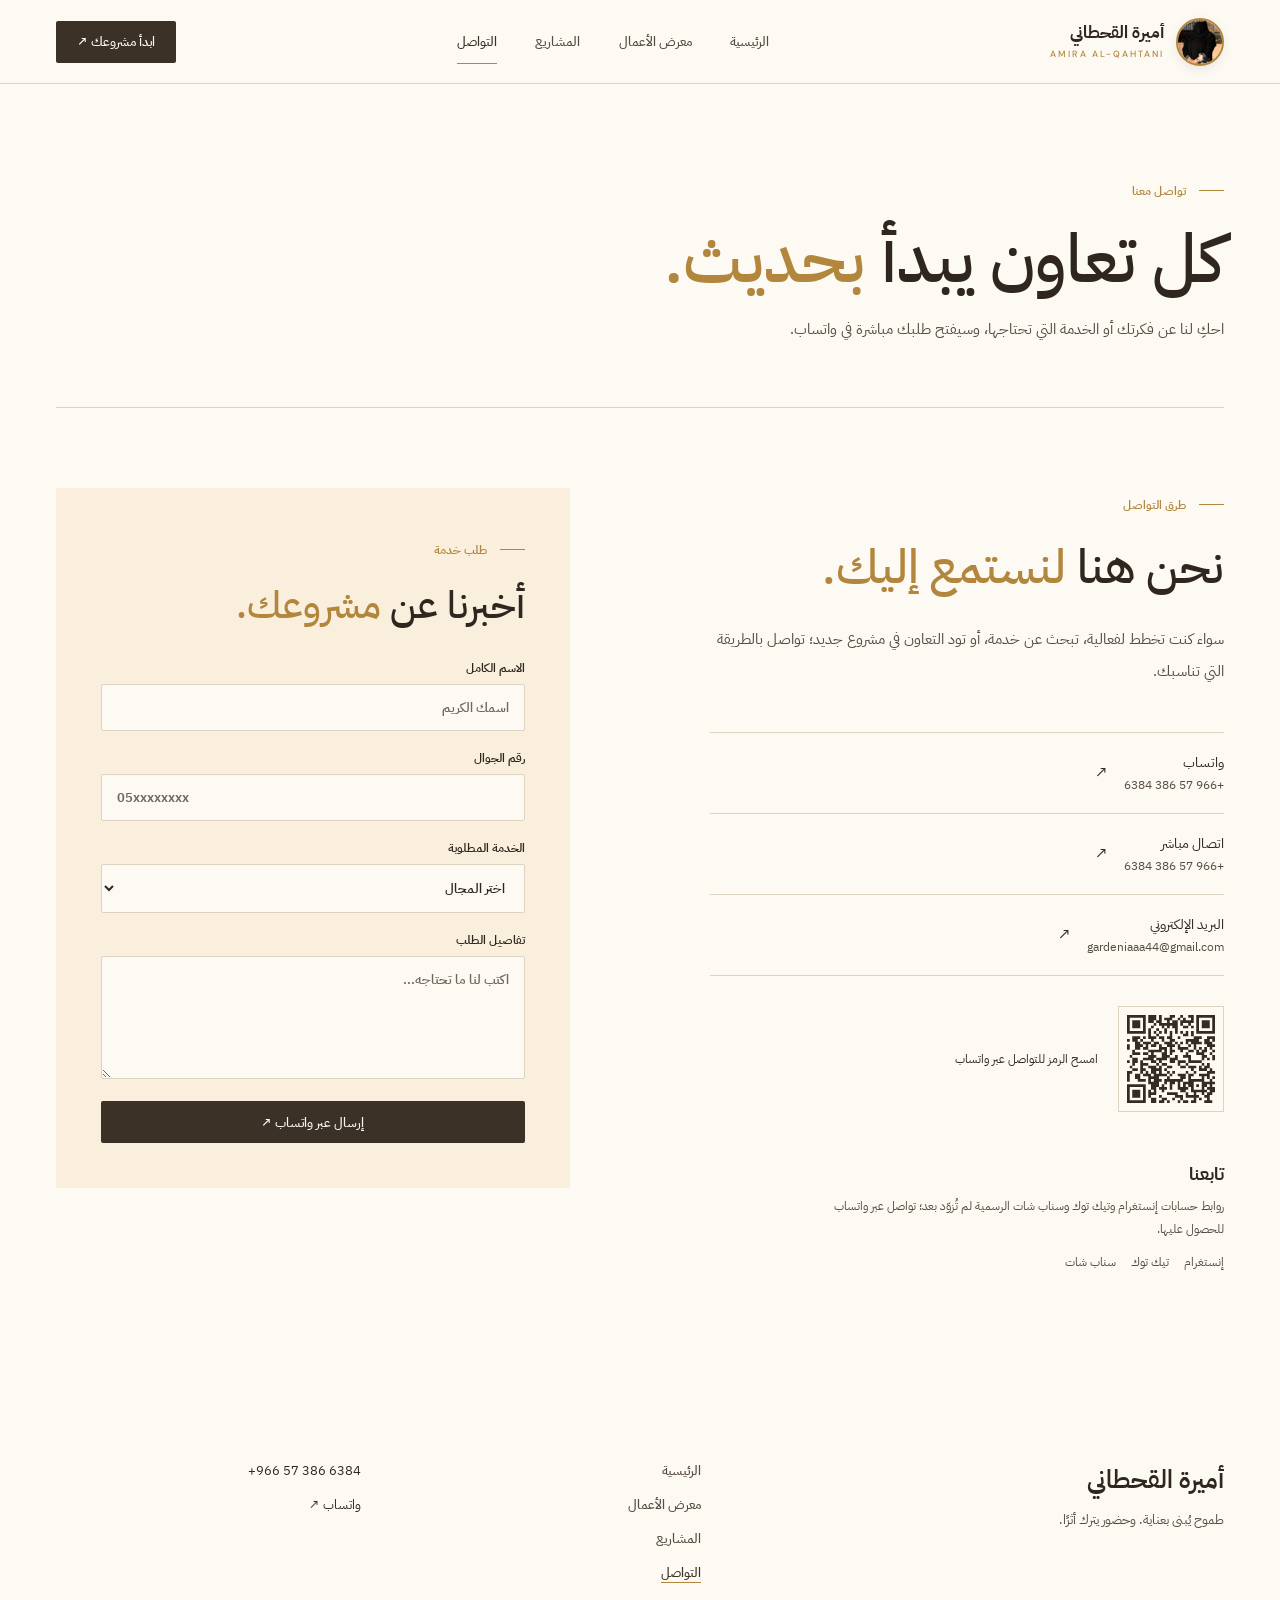
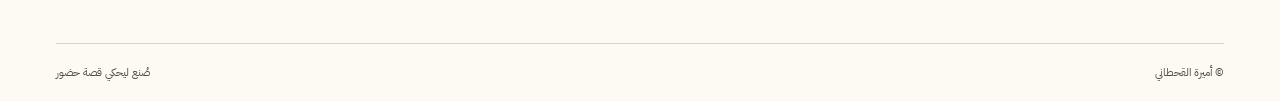
==== contact.html @ 099557cc "Add files via upload" ====
<!doctype html><html lang="ar" dir="rtl"><head><meta charset="utf-8"><meta name="viewport" content="width=device-width,initial-scale=1"><title>التواصل وحجز الخدمات | أميرة القحطاني</title><meta name="description" content="تواصل مع أميرة القحطاني واحجز طلب خدمتك عبر واتساب."><meta property="og:title" content="التواصل وحجز الخدمات | أميرة القحطاني"><meta property="og:description" content="تواصل مع أميرة القحطاني واحجز طلب خدمتك عبر واتساب."><meta property="og:type" content="website"><meta name="twitter:card" content="summary_large_image"><link rel="preconnect" href="https://fonts.googleapis.com"><link rel="preconnect" href="https://fonts.gstatic.com" crossorigin><link href="https://fonts.googleapis.com/css2?family=DM+Sans:wght@400;500;600;700&family=IBM+Plex+Sans+Arabic:wght@300;400;500;600;700&display=swap" rel="stylesheet"><link rel="stylesheet" href="styles.css"><script defer src="script.js"></script></head><body><div class="site-shell"><header class="site-header"><div class="site-header-inner wrap"><a class="identity" href="index.html"><span class="identity-photo"><img src="media/5911529966619268095_121.jpg" alt="أميرة القحطاني"></span><span class="identity-name">أميرة القحطاني<small>AMIRA AL-QAHTANI</small></span></a><nav class="desktop-nav"><a href="index.html" class="">الرئيسية</a><a href="gallery.html" class="">معرض الأعمال</a><a href="ventures.html" class="">المشاريع</a><a href="contact.html" class="nav-active">التواصل</a></nav><a class="btn header-contact" href="contact.html">ابدأ مشروعك ↗</a><button class="menu-button" aria-label="فتح القائمة">☰</button></div><nav class="mobile-nav"><a href="index.html" class="">الرئيسية</a><a href="gallery.html" class="">معرض الأعمال</a><a href="ventures.html" class="">المشاريع</a><a href="contact.html" class="nav-active">التواصل</a></nav></header><main><section class="page-heading wrap"><span class="eyebrow"><span class="eyebrow-line"></span>تواصل معنا</span><h1>كل تعاون يبدأ <em>بحديث.</em></h1><p>احكِ لنا عن فكرتك أو الخدمة التي تحتاجها، وسيفتح طلبك مباشرة في واتساب.</p></section><section class="contact-section wrap"><div class="contact-info"><span class="eyebrow"><span class="eyebrow-line"></span>طرق التواصل</span><h2>نحن هنا <em>لنستمع إليك.</em></h2><p>سواء كنت تخطط لفعالية، تبحث عن خدمة، أو تود التعاون في مشروع جديد؛ تواصل بالطريقة التي تناسبك.</p><div class="contact-methods"><a href="https://wa.me/966573866384"><span>واتساب <small>+966 57 386 6384</small></span>↗</a><a href="tel:+966573866384"><span>اتصال مباشر <small>+966 57 386 6384</small></span>↗</a><a href="mailto:gardeniaaa44@gmail.com"><span>البريد الإلكتروني <small>gardeniaaa44@gmail.com</small></span>↗</a></div><a class="contact-qr" href="https://wa.me/966573866384"><img src="media/amira-whatsapp-qr.png" alt="رمز واتساب"><span>امسح الرمز للتواصل عبر واتساب</span></a><div class="social-note"><h3>تابعنا</h3><p>روابط حسابات إنستغرام وتيك توك وسناب شات الرسمية لم تُزوّد بعد؛ تواصل عبر واتساب للحصول عليها.</p><div class="social-labels"><span>إنستغرام</span><span>تيك توك</span><span>سناب شات</span></div></div></div><div class="booking-panel"><span class="eyebrow"><span class="eyebrow-line"></span>طلب خدمة</span><h2>أخبرنا عن <em>مشروعك.</em></h2><form id="request-form"><label>الاسم الكامل<input name="name" autocomplete="name" placeholder="اسمك الكريم" required></label><label>رقم الجوال<input name="mobile" type="tel" autocomplete="tel" placeholder="05xxxxxxxx" required></label><label>الخدمة المطلوبة<select name="service" required><option value="" disabled selected>اختر المجال</option><option>جاردينيا A - إعلان وفعاليات</option><option>مكتب أميرة - خدمات عامة</option><option>أميرة للعطور</option><option>Your Services</option><option>شراكة أو استفسار عام</option></select></label><label>تفاصيل الطلب<textarea name="details" rows="5" placeholder="اكتب لنا ما تحتاجه..." required></textarea></label><button class="btn submit-button" type="submit">إرسال عبر واتساب ↗</button><p class="form-confirm" hidden>تم فتح واتساب برسالتك؛ اضغط إرسال داخل المحادثة لإتمام الطلب.</p></form></div></section></main><footer class="site-footer"><div class="wrap footer-inner"><div><a href="index.html" class="footer-name">أميرة القحطاني</a><p>طموح يُبنى بعناية. وحضور يترك أثرًا.</p></div><div class="footer-links"><a href="index.html" class="">الرئيسية</a><a href="gallery.html" class="">معرض الأعمال</a><a href="ventures.html" class="">المشاريع</a><a href="contact.html" class="nav-active">التواصل</a></div><div class="footer-contact"><a href="tel:+966573866384" dir="ltr">+966 57 386 6384</a><a href="https://wa.me/966573866384">واتساب ↗</a></div></div><div class="wrap footer-bottom"><span>© أميرة القحطاني</span><span>صُنع ليحكي قصة حضور</span></div></footer></div></body></html>
---- styles.css ----
:root { --font-sans: "IBM Plex Sans Arabic", sans-serif; --font-latin: "DM Sans", sans-serif; --color-border: var(--border); --color-background: var(--background); --color-foreground: var(--foreground); }
:root {
  --radius: 0.25rem;
  --ivory: oklch(0.985 0.01 85);
  --sand: oklch(0.955 0.027 84);
  --ink-soft: oklch(0.42 0.022 70);
  --gold: oklch(0.65 0.105 78);
  --hero-wash: oklch(0.982 0.012 85 / 96%);
  --hero-wash-mid: oklch(0.982 0.012 85 / 64%);
  --background: oklch(0.985 0.01 85);
  --foreground: oklch(0.28 0.018 70);
  --card: oklch(1 0 0);
  --card-foreground: oklch(0.129 0.042 264.695);
  --popover: oklch(1 0 0);
  --popover-foreground: oklch(0.129 0.042 264.695);
  --primary: oklch(0.32 0.022 67);
  --primary-foreground: oklch(0.985 0.01 85);
  --secondary: oklch(0.968 0.007 247.896);
  --secondary-foreground: oklch(0.208 0.042 265.755);
  --muted: oklch(0.968 0.007 247.896);
  --muted-foreground: oklch(0.52 0.019 72);
  --accent: oklch(0.968 0.007 247.896);
  --accent-foreground: oklch(0.208 0.042 265.755);
  --destructive: oklch(0.577 0.245 27.325);
  --destructive-foreground: oklch(0.984 0.003 247.858);
  --border: oklch(0.87 0.025 83);
  --input: oklch(0.87 0.025 83);
  --ring: oklch(0.65 0.105 78);
  --chart-1: oklch(0.646 0.222 41.116);
  --chart-2: oklch(0.6 0.118 184.704);
  --chart-3: oklch(0.398 0.07 227.392);
  --chart-4: oklch(0.828 0.189 84.429);
  --chart-5: oklch(0.769 0.188 70.08);
  --sidebar: oklch(0.984 0.003 247.858);
  --sidebar-foreground: oklch(0.129 0.042 264.695);
  --sidebar-primary: oklch(0.208 0.042 265.755);
  --sidebar-primary-foreground: oklch(0.984 0.003 247.858);
  --sidebar-accent: oklch(0.968 0.007 247.896);
  --sidebar-accent-foreground: oklch(0.208 0.042 265.755);
  --sidebar-border: oklch(0.929 0.013 255.508);
  --sidebar-ring: oklch(0.704 0.04 256.788);
}

body { background: var(--background); color: var(--foreground); font-family: "IBM Plex Sans Arabic", sans-serif; }
html { scroll-behavior: smooth; }
body { margin: 0; }
button, input, select, textarea { font: inherit; }
button { cursor: pointer; }
::selection { background: var(--gold); color: var(--ivory); }
.site-shell { overflow: clip; }
.wrap { width: min(1320px, calc(100% - 112px)); margin-inline: auto; }
.site-header { height: 84px; position: relative; z-index: 20; background: var(--ivory); border-bottom: 1px solid var(--border); }
.site-header-inner { height: 100%; display: flex; align-items: center; justify-content: space-between; gap: 34px; }
.identity { display: inline-flex; align-items: center; gap: 12px; text-decoration: none; color: var(--foreground); flex: none; }

/* تم تعديل الشعار هنا ليكون واضحاً ومتناسقاً */
.identity-photo { width: 48px; height: 48px; overflow: hidden; border-radius: 50%; border: 2px solid var(--gold); background: var(--ivory); box-shadow: 0 4px 12px rgba(0,0,0,0.08); flex-shrink: 0; display: flex; align-items: center; justify-content: center; }
.identity-photo img { width: 100%; height: 100%; object-fit: cover; object-position: center; transform: none; }

.identity-name { font-size: 17px; font-weight: 700; line-height: 1.2; }
.identity-name small { display: block; margin-top: 4px; direction: ltr; text-align: right; color: var(--gold); font: 500 9px var(--font-latin); letter-spacing: 2px; }
.desktop-nav { display: flex; align-items: center; gap: clamp(18px, 3vw, 45px); height: 100%; }
.desktop-nav a, .footer-links a { text-decoration: none; color: var(--ink-soft); font-size: 13px; font-weight: 500; transition: color .2s; }
.desktop-nav a:hover, .desktop-nav .nav-active, .footer-links a:hover { color: var(--primary); }
.desktop-nav .nav-active { border-bottom: 1px solid var(--gold); padding-block: 12px; }
.site-header .header-contact, .hero-actions .bg-primary, .closing-content .bg-primary, .submit-button { border-radius: 2px; box-shadow: none; min-height: 42px; padding-inline: 21px; font-weight: 500; }
.menu-button { display: none; }
.hero { min-height: min(690px, calc(100svh - 84px)); background-color: var(--sand); background-size: cover; background-position: center 29%; position: relative; }
.hero-inner { min-height: inherit; display: flex; align-items: center; position: relative; }
.hero-copy { width: min(610px, 56%); padding: 65px 0 95px; }
.eyebrow { display: inline-flex; align-items: center; gap: 13px; color: var(--gold); font-size: 12px; font-weight: 600; }
.eyebrow-line { width: 25px; height: 1px; background: var(--gold); }
h1,h2,h3,p { margin-top: 0; }
h1,h2 { font-weight: 500; letter-spacing: 0; }
em { font-style: normal; color: var(--gold); }
.hero h1 { font-size: clamp(62px, 7vw, 108px); line-height: 1.23; margin: 23px 0 18px; font-weight: 500; }
.hero-intro { font-size: clamp(20px, 2.2vw, 31px); line-height: 1.6; margin-bottom: 10px; }
.hero-sub { max-width: 490px; font-size: 15px; line-height: 2.1; color: var(--ink-soft); }
.hero-actions { display: flex; align-items: center; flex-wrap: wrap; gap: 27px; margin-top: 31px; }
.text-link, .underlined-link { display: inline-flex; align-items: center; gap: 9px; color: var(--foreground); text-decoration: none; font-size: 13px; font-weight: 600; }
.text-link:hover, .underlined-link:hover { color: var(--gold); }
.underlined-link { border-bottom: 1px solid var(--gold); padding-bottom: 9px; }
.hero-aside { position: absolute; bottom: 38px; left: 0; color: var(--ink-soft); font: 500 10px var(--font-latin); letter-spacing: 2px; }
.hero-scroll { position: absolute; right: 50%; transform: translateX(50%); bottom: 26px; color: var(--foreground); display: grid; place-items: center; width: 34px; height: 34px; border: 1px solid var(--gold); border-radius: 50%; }
.intro-section { padding: 112px 0; background: var(--ivory); }
.intro-grid { display: grid; grid-template-columns: 1fr 1fr; gap: 10%; }
.intro-grid h2, .section-heading h2, .feature-copy h2, .video-grid h2, .contact-info h2, .booking-panel h2 { font-size: clamp(33px, 3.7vw, 55px); line-height: 1.55; margin: 17px 0 0; }
.intro-text { padding-top: 19px; }
.intro-text p, .feature-copy p, .video-grid p, .contact-info > p { color: var(--ink-soft); line-height: 2.1; font-size: 15px; margin-bottom: 20px; }
.intro-text .underlined-link { margin-top: 16px; }
.ventures-section { background: var(--sand); padding: 100px 0 110px; }
.section-heading { display: flex; align-items: end; justify-content: space-between; gap: 25px; margin-bottom: 43px; }
.section-heading h2 { margin-bottom: 0; }
.section-heading > .text-link { margin-bottom: 14px; white-space: nowrap; }
.venture-grid { display: grid; grid-template-columns: repeat(3,1fr); gap: 22px; }
.venture-tile { min-width: 0; text-decoration: none; color: var(--foreground); }
/* تعديل مقاسات صور المشاريع لتكون أطول وتظهر بالكامل بدون قص */
.venture-image { aspect-ratio: 3 / 4; width: 100%; overflow: hidden; background: var(--ivory); }

.venture-image img, .moment img, .gallery-item img, .venture-row-image img { width: 100%; height: 100%; object-fit: contain; background-color: var(--ivory); transition: transform .5s ease; }
.venture-tile:hover img, .moment:hover img, .gallery-item:hover img { transform: scale(1.045); }
.venture-tile:nth-child(2) img { object-position: center; }
.venture-tile:nth-child(3) img { object-position: center; }
.venture-info { position: relative; padding: 20px 4px 0; }
.venture-info span { color: var(--ink-soft); font-size: 11px; }
.venture-info h3 { margin: 6px 0 0; font-size: 23px; font-weight: 500; }
.venture-info svg { position: absolute; left: 4px; bottom: 3px; color: var(--gold); }
.feature-section { background: var(--ivory); padding: 125px 0; }
.feature-grid { display: grid; grid-template-columns: 1fr 1fr; gap: 11%; align-items: center; }
.feature-image { width: 100%; aspect-ratio: 4 / 5; position: relative; background: var(--sand); overflow: hidden; }
.feature-image img { width: 100%; height: 100%; object-fit: contain; background-color: var(--sand); }
.photo-label { position: absolute; bottom: 0; right: 0; background: var(--ivory); padding: 15px 25px; font-size: 11px; z-index: 2; }
.feature-copy p { max-width: 420px; margin: 24px 0 35px; }
.feature-copy .border-input, .venture-actions .border-input { border-radius: 2px; box-shadow: none; }
.moments-section { padding: 105px 0 125px; background: var(--sand); }
.moments-grid { display: grid; grid-template-columns: 1.15fr .9fr .9fr; gap: 19px; }
.moment { height: 405px; position: relative; display: block; overflow: hidden; background: var(--ivory); color: var(--primary-foreground); }
.moment::after { content: ""; position: absolute; inset: 55% 0 0; background: linear-gradient(transparent, oklch(0.19 0.01 70 / 72%)); }
.moment img { object-fit: cover; object-position: center 22%; }
.moment-0 img { object-position: center; }
.moment-2 img { object-position: center 25%; }
.moment div { position: absolute; bottom: 24px; right: 25px; z-index: 1; }
.moment span { font-size: 11px; }
.moment h3 { font-size: 20px; font-weight: 500; margin: 4px 0 0; }
.closing-band { padding: 95px 0; background: var(--primary); color: var(--primary-foreground); text-align: center; }
.closing-content h2 { font-size: clamp(38px, 5vw, 70px); font-weight: 500; margin: 13px 0; }
.closing-content p { font-size: 14px; opacity: .8; margin-bottom: 29px; }
.closing-content .bg-primary { background: var(--ivory); color: var(--primary); }
.site-footer { background: var(--ivory); padding-top: 65px; }
.footer-inner { display: grid; grid-template-columns: 1.6fr 1fr 1fr; gap: 35px; padding-bottom: 60px; }
.footer-name { font-size: 25px; font-weight: 600; color: var(--foreground); text-decoration: none; }
.footer-inner p { color: var(--ink-soft); font-size: 13px; margin: 12px 0 0; }
.footer-links, .footer-contact { display: flex; flex-direction: column; align-items: flex-start; gap: 15px; }
.footer-contact a { color: var(--foreground); text-decoration: none; display: inline-flex; align-items: center; gap: 6px; font-size: 13px; }
.footer-bottom { display: flex; justify-content: space-between; border-top: 1px solid var(--border); padding: 20px 0; font-size: 11px; color: var(--ink-soft); }
.page-heading { padding-top: 90px; padding-bottom: 64px; border-bottom: 1px solid var(--border); }
.page-heading h1 { font-size: clamp(46px, 5.2vw, 78px); line-height: 1.4; margin: 14px 0 8px; }
.page-heading p { font-size: 15px; color: var(--ink-soft); max-width: 720px; line-height: 1.9; margin: 0; }
.gallery-section { padding-top: 38px; padding-bottom: 105px; }
.filters { display: flex; gap: 8px; margin-bottom: 30px; flex-wrap: wrap; }
.filters button { border-radius: 2px; box-shadow: none; min-width: 72px; }
.gallery-grid { display: grid; grid-template-columns: repeat(3,minmax(0,1fr)); gap: 18px; }
.gallery-item { position: relative; display: block; padding: 0; height: 410px; border-radius: 0; overflow: hidden; background: var(--sand); white-space: normal; }
.gallery-item-0, .gallery-item-4 { height: 490px; }
.gallery-item img { object-fit: cover; object-position: center 22%; }
.gallery-item:hover { background: var(--sand); }
.gallery-caption { position: absolute; bottom: 0; right: 0; left: 0; padding: 34px 22px 20px; text-align: right; background: linear-gradient(transparent, oklch(0.19 0.01 70 / 78%)); color: var(--primary-foreground); display: flex; flex-direction: column; gap: 4px; }
.gallery-caption small { font-size: 11px; }
.gallery-caption strong { font-size: 18px; font-weight: 500; }
.video-section { padding: 95px 0; background: var(--sand); }
.video-grid { display: grid; grid-template-columns: .8fr 1.2fr; gap: 10%; align-items: center; }
.video-grid p { margin-top: 20px; }
.video-grid video { width: 100%; max-height: 520px; background: var(--primary); object-fit: contain; }
.video-tag { display: inline-flex; align-items: center; gap: 8px; font-size: 12px; color: var(--gold); }
.lightbox { position: fixed; inset: 0; z-index: 100; background: oklch(0.14 0.01 70 / 94%); display: grid; place-items: center; padding: 38px; }
.lightbox-close { position: absolute; top: 25px; left: 25px; color: var(--ivory); }
.lightbox-content { max-width: min(100%, 1080px); display: flex; align-items: center; gap: 30px; color: var(--ivory); }
.lightbox-content img { max-height: 80vh; max-width: 70%; object-fit: contain; }
.lightbox-content div { width: 230px; }
.lightbox-content span { color: var(--gold); font-size: 12px; }
.lightbox-content h2 { font-size: 25px; margin: 10px 0; }
.lightbox-content p { font-size: 13px; line-height: 1.9; }
.venture-list { padding-top: 30px; padding-bottom: 100px; }
.venture-row { display: grid; grid-template-columns: 1fr 1fr; gap: 9%; align-items: center; padding: 65px 0; border-bottom: 1px solid var(--border); scroll-margin-top: 100px; }
.venture-row:nth-child(even) .venture-row-image { order: 2; }
.venture-row-image { height: 480px; overflow: hidden; background: var(--sand); }
.venture-row-image img { object-fit: cover; object-position: center 24%; }
.venture-row:nth-child(2) img { object-position: top; }
.venture-number { color: var(--gold); font: 600 11px var(--font-latin); letter-spacing: 1px; display: block; margin-bottom: 35px; }
.venture-category { font-size: 12px; color: var(--ink-soft); }
.venture-row h2 { font-size: clamp(35px,4vw,57px); line-height: 1.4; margin: 10px 0 16px; }
.venture-row p { font-size: 15px; line-height: 2.1; color: var(--ink-soft); max-width: 510px; }
.venture-actions { display: flex; flex-wrap: wrap; gap: 10px; margin-top: 30px; }
.contact-section { padding-top: 80px; padding-bottom: 125px; display: grid; grid-template-columns: 1fr 1fr; gap: 12%; }
.contact-info > p { margin-top: 20px; }
.contact-methods { margin-top: 45px; border-top: 1px solid var(--border); }
.contact-methods a { display: flex; align-items: center; gap: 16px; border-bottom: 1px solid var(--border); padding: 19px 0; color: var(--foreground); text-decoration: none; }
.contact-methods a > svg:first-child { color: var(--gold); width: 21px; }
.contact-methods a > svg:last-child { margin-right: auto; color: var(--gold); width: 18px; }
.contact-methods span { font-size: 14px; }
.contact-methods small { display: block; color: var(--ink-soft); font-size: 12px; margin-top: 3px; text-align: right; }
.social-note { margin-top: 48px; }
.contact-qr { display: flex; align-items: center; gap: 20px; margin-top: 30px; color: var(--foreground); text-decoration: none; font-size: 12px; }
.contact-qr img { width: 106px; height: 106px; object-fit: contain; border: 1px solid var(--border); }
.social-note h3 { font-size: 18px; margin-bottom: 8px; }
.social-note p { font-size: 12px; line-height: 1.9; color: var(--ink-soft); max-width: 390px; }
.social-labels { display: flex; flex-wrap: wrap; gap: 15px; color: var(--ink-soft); font-size: 12px; }
.social-labels span { display: inline-flex; align-items: center; gap: 5px; }
.booking-panel { background: var(--sand); padding: 45px; align-self: start; }
.booking-panel h2 { margin-bottom: 24px; font-size: clamp(32px,3vw,45px); }
.booking-panel form { display: flex; flex-direction: column; gap: 18px; }
.booking-panel label { display: flex; flex-direction: column; gap: 7px; font-size: 12px; font-weight: 600; }
.booking-panel input, .booking-panel select, .booking-panel textarea { background: var(--ivory); width: 100%; border: 1px solid var(--border); border-radius: 2px; color: var(--foreground); outline: none; padding: 13px 15px; font-size: 13px; }
.booking-panel input:focus, .booking-panel select:focus, .booking-panel textarea:focus { border-color: var(--gold); }
.booking-panel input::placeholder, .booking-panel textarea::placeholder { color: var(--muted-foreground); }
.submit-button { width: 100%; margin-top: 4px; }
.form-confirm { font-size: 12px; color: var(--foreground); line-height: 1.8; }
@media (max-width: 900px) {
  .wrap { width: min(100% - 48px, 700px); }
  .desktop-nav, .site-header .header-contact { display: none; }
  .menu-button { display: inline-flex; }
  .mobile-nav { position: absolute; top: 84px; right: 0; left: 0; display: flex; flex-direction: column; padding: 18px 24px; background: var(--ivory); box-shadow: 0 15px 25px oklch(0.28 0.018 70 / 10%); }
  .mobile-nav a { padding: 12px; text-decoration: none; color: var(--foreground); border-bottom: 1px solid var(--border); }
  .hero { min-height: 650px; background-position: 57% center; }
  .hero-copy { width: min(520px, 70%); }
  .intro-grid, .feature-grid, .contact-section, .video-grid { gap: 40px; }
  .venture-grid { gap: 14px; }
  .venture-info h3 { font-size: 18px; }
  .feature-image { aspect-ratio: 4 / 5; }
  .moments-grid { gap: 12px; }
  .moment { height: 290px; }
  .venture-row-image { height: 380px; }
}
@media (max-width: 640px) {
  .wrap { width: calc(100% - 40px); }
  .site-header { height: 68px; }
  .mobile-nav { top: 68px; }
  .identity-photo { width: 38px; height: 38px; }
  .identity-name { font-size: 14px; }
  .hero { min-height: min(730px, calc(100svh - 68px)); background-position: 58% center; }
  .hero { background-image: linear-gradient(0deg, var(--hero-wash) 0%, var(--hero-wash-mid) 38%, transparent 85%), var(--mobile-hero-image) !important; }
  .hero-inner { align-items: end; }
  .hero-copy { width: 100%; padding: 220px 0 75px; }
  .hero h1 { font-size: clamp(52px, 15vw, 78px); line-height: 1.14; margin-top: 13px; }
  .hero-intro { font-size: 18px; }
  .hero-sub { font-size: 13px; max-width: 330px; }
  .hero-actions { gap: 17px; margin-top: 19px; }
  .hero-actions .text-link { font-size: 12px; }
  .hero-aside { display: none; }
  .hero-scroll { display: none; }
  .intro-section, .ventures-section, .feature-section, .moments-section { padding: 65px 0; }
  .intro-grid, .feature-grid, .contact-section, .video-grid, .venture-row { grid-template-columns: 1fr; }
  .intro-grid { gap: 20px; }
  .intro-text { padding-top: 0; }
  .section-heading { align-items: start; flex-direction: column; gap: 10px; margin-bottom: 28px; }
  .section-heading > .text-link { margin: 0; }
  .venture-grid { grid-template-columns: 1fr; gap: 32px; }
  .venture-image { aspect-ratio: 4 / 5; }
  .feature-grid { gap: 35px; }
  .feature-image { aspect-ratio: 4 / 5; }
  .moments-grid { grid-template-columns: 1fr 1fr; }
  .moment { height: 230px; }
  .moment-0 { grid-column: span 2; height: 320px; }
  .moment div { bottom: 14px; right: 15px; }
  .moment h3 { font-size: 15px; }
  .closing-band { padding: 65px 0; }
  .footer-inner { grid-template-columns: 1fr 1fr; gap: 32px; padding-bottom: 35px; }
  .footer-inner > div:first-child { grid-column: span 2; }
  .page-heading { padding-top: 60px; padding-bottom: 45px; }
  .page-heading h1 { font-size: 43px; }
  .gallery-section { padding-bottom: 65px; }
  .gallery-grid { grid-template-columns: 1fr 1fr; gap: 9px; }
  .gallery-item, .gallery-item-0, .gallery-item-4 { height: 260px; }
  .gallery-caption { padding: 22px 10px 11px; }
  .gallery-caption strong { font-size: 13px; }
  .video-section { padding: 65px 0; }
  .video-grid { gap: 24px; }
  .venture-list { padding-bottom: 65px; }
  .venture-row { gap: 27px; padding: 37px 0; }
  .venture-row:nth-child(even) .venture-row-image { order: 0; }
  .venture-row-image { height: 330px; }
  .venture-number { margin-bottom: 17px; }
  .contact-section { gap: 50px; padding-top: 55px; padding-bottom: 70px; }
  .booking-panel { padding: 25px 20px; }
  .lightbox { padding: 50px 15px 20px; }
  .lightbox-content { flex-direction: column; gap: 15px; }
  .lightbox-content img { max-width: 100%; max-height: 66vh; }
  .lightbox-content div { width: 100%; }
}
@media (prefers-reduced-motion: reduce) { html { scroll-behavior: auto; } .venture-image img, .moment img, .gallery-item img { transition: none; } }

*{box-sizing:border-box} a{color:inherit} .btn{display:inline-flex;align-items:center;justify-content:center;gap:8px;min-height:42px;padding:11px 22px;background:var(--primary);color:var(--primary-foreground);text-decoration:none;border-radius:2px;font-size:13px} .btn-outline{background:transparent;border:1px solid var(--border);color:var(--foreground)} .closing-band .btn{background:var(--ivory);color:var(--primary)} .nav-active{color:var(--primary)!important;border-bottom:1px solid var(--gold)} .gallery-item{border:0;cursor:pointer;text-align:right} .mobile-nav{display:none} .menu-button{border:0;background:none;font-size:24px;color:var(--foreground)} .filters button{border:0;padding:8px 16px;cursor:pointer;background:transparent;color:var(--foreground)} .filters button.active{background:var(--primary);color:var(--ivory)} .booking-panel button{border:0;cursor:pointer} .venture-row:nth-child(even) .venture-row-image{order:2} .venture-row-image img{object-fit:cover} @media(max-width:900px){.mobile-nav.open{display:flex}} @media(max-width:640px){.venture-row:nth-child(even) .venture-row-image{order:0}}

.lightbox[hidden], .gallery-item[hidden], .form-confirm[hidden] { display: none !important; }
@media (max-width: 640px) { .mobile-nav:not(.open) { display:none; } }
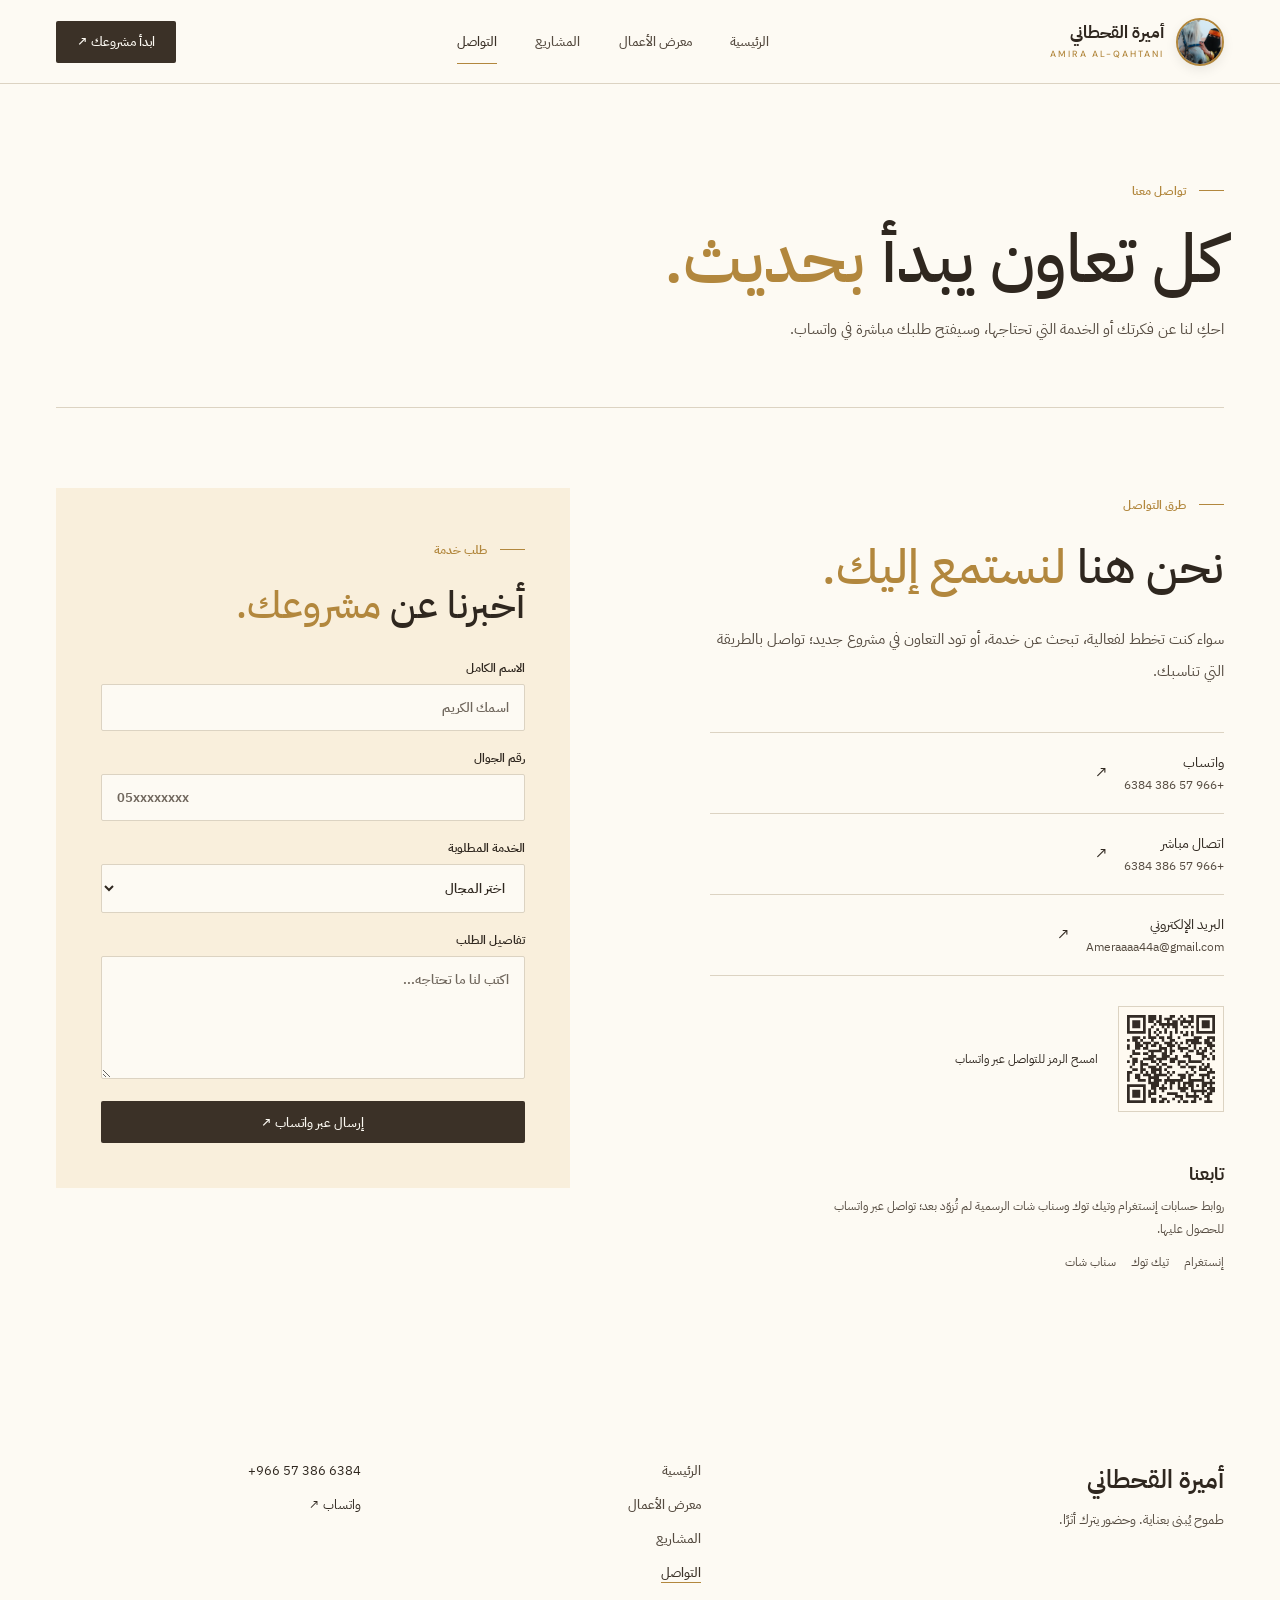
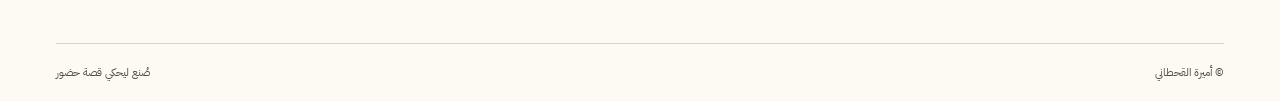
==== commit bf7b3dda: "Update contact.html" ====
--- a/contact.html
+++ b/contact.html
@@ -1 +1,148 @@
-<!doctype html><html lang="ar" dir="rtl"><head><meta charset="utf-8"><meta name="viewport" content="width=device-width,initial-scale=1"><title>التواصل وحجز الخدمات | أميرة القحطاني</title><meta name="description" content="تواصل مع أميرة القحطاني واحجز طلب خدمتك عبر واتساب."><meta property="og:title" content="التواصل وحجز الخدمات | أميرة القحطاني"><meta property="og:description" content="تواصل مع أميرة القحطاني واحجز طلب خدمتك عبر واتساب."><meta property="og:type" content="website"><meta name="twitter:card" content="summary_large_image"><link rel="preconnect" href="https://fonts.googleapis.com"><link rel="preconnect" href="https://fonts.gstatic.com" crossorigin><link href="https://fonts.googleapis.com/css2?family=DM+Sans:wght@400;500;600;700&family=IBM+Plex+Sans+Arabic:wght@300;400;500;600;700&display=swap" rel="stylesheet"><link rel="stylesheet" href="styles.css"><script defer src="script.js"></script></head><body><div class="site-shell"><header class="site-header"><div class="site-header-inner wrap"><a class="identity" href="index.html"><span class="identity-photo"><img src="media/5911529966619268095_121.jpg" alt="أميرة القحطاني"></span><span class="identity-name">أميرة القحطاني<small>AMIRA AL-QAHTANI</small></span></a><nav class="desktop-nav"><a href="index.html" class="">الرئيسية</a><a href="gallery.html" class="">معرض الأعمال</a><a href="ventures.html" class="">المشاريع</a><a href="contact.html" class="nav-active">التواصل</a></nav><a class="btn header-contact" href="contact.html">ابدأ مشروعك ↗</a><button class="menu-button" aria-label="فتح القائمة">☰</button></div><nav class="mobile-nav"><a href="index.html" class="">الرئيسية</a><a href="gallery.html" class="">معرض الأعمال</a><a href="ventures.html" class="">المشاريع</a><a href="contact.html" class="nav-active">التواصل</a></nav></header><main><section class="page-heading wrap"><span class="eyebrow"><span class="eyebrow-line"></span>تواصل معنا</span><h1>كل تعاون يبدأ <em>بحديث.</em></h1><p>احكِ لنا عن فكرتك أو الخدمة التي تحتاجها، وسيفتح طلبك مباشرة في واتساب.</p></section><section class="contact-section wrap"><div class="contact-info"><span class="eyebrow"><span class="eyebrow-line"></span>طرق التواصل</span><h2>نحن هنا <em>لنستمع إليك.</em></h2><p>سواء كنت تخطط لفعالية، تبحث عن خدمة، أو تود التعاون في مشروع جديد؛ تواصل بالطريقة التي تناسبك.</p><div class="contact-methods"><a href="https://wa.me/966573866384"><span>واتساب <small>+966 57 386 6384</small></span>↗</a><a href="tel:+966573866384"><span>اتصال مباشر <small>+966 57 386 6384</small></span>↗</a><a href="mailto:gardeniaaa44@gmail.com"><span>البريد الإلكتروني <small>gardeniaaa44@gmail.com</small></span>↗</a></div><a class="contact-qr" href="https://wa.me/966573866384"><img src="media/amira-whatsapp-qr.png" alt="رمز واتساب"><span>امسح الرمز للتواصل عبر واتساب</span></a><div class="social-note"><h3>تابعنا</h3><p>روابط حسابات إنستغرام وتيك توك وسناب شات الرسمية لم تُزوّد بعد؛ تواصل عبر واتساب للحصول عليها.</p><div class="social-labels"><span>إنستغرام</span><span>تيك توك</span><span>سناب شات</span></div></div></div><div class="booking-panel"><span class="eyebrow"><span class="eyebrow-line"></span>طلب خدمة</span><h2>أخبرنا عن <em>مشروعك.</em></h2><form id="request-form"><label>الاسم الكامل<input name="name" autocomplete="name" placeholder="اسمك الكريم" required></label><label>رقم الجوال<input name="mobile" type="tel" autocomplete="tel" placeholder="05xxxxxxxx" required></label><label>الخدمة المطلوبة<select name="service" required><option value="" disabled selected>اختر المجال</option><option>جاردينيا A - إعلان وفعاليات</option><option>مكتب أميرة - خدمات عامة</option><option>أميرة للعطور</option><option>Your Services</option><option>شراكة أو استفسار عام</option></select></label><label>تفاصيل الطلب<textarea name="details" rows="5" placeholder="اكتب لنا ما تحتاجه..." required></textarea></label><button class="btn submit-button" type="submit">إرسال عبر واتساب ↗</button><p class="form-confirm" hidden>تم فتح واتساب برسالتك؛ اضغط إرسال داخل المحادثة لإتمام الطلب.</p></form></div></section></main><footer class="site-footer"><div class="wrap footer-inner"><div><a href="index.html" class="footer-name">أميرة القحطاني</a><p>طموح يُبنى بعناية. وحضور يترك أثرًا.</p></div><div class="footer-links"><a href="index.html" class="">الرئيسية</a><a href="gallery.html" class="">معرض الأعمال</a><a href="ventures.html" class="">المشاريع</a><a href="contact.html" class="nav-active">التواصل</a></div><div class="footer-contact"><a href="tel:+966573866384" dir="ltr">+966 57 386 6384</a><a href="https://wa.me/966573866384">واتساب ↗</a></div></div><div class="wrap footer-bottom"><span>© أميرة القحطاني</span><span>صُنع ليحكي قصة حضور</span></div></footer></div></body></html>+<!doctype html>
+<html lang="ar" dir="rtl">
+<head>
+  <meta charset="utf-8">
+  <meta name="viewport" content="width=device-width, initial-scale=1">
+  <title>التواصل وحجز الخدمات | أميرة القحطاني</title>
+  <meta name="description" content="تواصل مع أميرة القحطاني واحجز طلب خدمتك عبر واتساب.">
+  <meta property="og:title" content="التواصل وحجز الخدمات | أميرة القحطاني">
+  <meta property="og:description" content="تواصل مع أميرة القحطاني واحجز طلب خدمتك عبر واتساب.">
+  <meta property="og:type" content="website">
+  <meta name="twitter:card" content="summary_large_image">
+  <link rel="preconnect" href="https://fonts.googleapis.com">
+  <link rel="preconnect" href="https://fonts.gstatic.com" crossorigin>
+  <link href="https://fonts.googleapis.com/css2?family=DM+Sans:wght@400;500;600;700&family=IBM+Plex+Sans+Arabic:wght@300;400;500;600;700&display=swap" rel="stylesheet">
+  <link rel="stylesheet" href="styles.css">
+  <script defer src="script.js"></script>
+</head>
+<body>
+  <div class="site-shell">
+    <header class="site-header">
+      <div class="site-header-inner wrap">
+        <a class="identity" href="index.html">
+          <span class="identity-photo">
+            <img src="media/5911529966619268092_121.jpg" alt="أميرة القحطاني">
+          </span>
+          <span class="identity-name">أميرة القحطاني
+            <small>AMIRA AL-QAHTANI</small>
+          </span>
+        </a>
+        <nav class="desktop-nav">
+          <a href="index.html" class="">الرئيسية</a>
+          <a href="gallery.html" class="">معرض الأعمال</a>
+          <a href="ventures.html" class="">المشاريع</a>
+          <a href="contact.html" class="nav-active">التواصل</a>
+        </nav>
+        <a class="btn header-contact" href="contact.html">ابدأ مشروعك ↗</a>
+        <button class="menu-button" aria-label="فتح القائمة">☰</button>
+      </div>
+      <nav class="mobile-nav">
+        <a href="index.html" class="">الرئيسية</a>
+        <a href="gallery.html" class="">معرض الأعمال</a>
+        <a href="ventures.html" class="">المشاريع</a>
+        <a href="contact.html" class="nav-active">التواصل</a>
+      </nav>
+    </header>
+
+    <main>
+      <section class="page-heading wrap">
+        <span class="eyebrow">
+          <span class="eyebrow-line"></span>تواصل معنا
+        </span>
+        <h1>كل تعاون يبدأ <em>بحديث.</em></h1>
+        <p>احكِ لنا عن فكرتك أو الخدمة التي تحتاجها، وسيفتح طلبك مباشرة في واتساب.</p>
+      </section>
+
+      <section class="contact-section wrap">
+        <div class="contact-info">
+          <span class="eyebrow">
+            <span class="eyebrow-line"></span>طرق التواصل
+          </span>
+          <h2>نحن هنا <em>لنستمع إليك.</em></h2>
+          <p>سواء كنت تخطط لفعالية، تبحث عن خدمة، أو تود التعاون في مشروع جديد؛ تواصل بالطريقة التي تناسبك.</p>
+          
+          <div class="contact-methods">
+            <a href="https://wa.me/966573866384">
+              <span>واتساب <small>+966 57 386 6384</small></span>↗
+            </a>
+            <a href="tel:+966573866384">
+              <span>اتصال مباشر <small>+966 57 386 6384</small></span>↗
+            </a>
+            <a href="Ameraaaa44a@gmail.com">
+              <span>البريد الإلكتروني <small>Ameraaaa44a@gmail.com</small></span>↗
+            </a>
+          </div>
+
+          <a class="contact-qr" href="https://wa.me/966573866384">
+            <img src="media/amira-whatsapp-qr.png" alt="رمز واتساب">
+            <span>امسح الرمز للتواصل عبر واتساب</span>
+          </a>
+
+          <div class="social-note">
+            <h3>تابعنا</h3>
+            <p>روابط حسابات إنستغرام وتيك توك وسناب شات الرسمية لم تُزوّد بعد؛ تواصل عبر واتساب للحصول عليها.</p>
+            <div class="social-labels">
+              <span>إنستغرام</span>
+              <span>تيك توك</span>
+              <span>سناب شات</span>
+            </div>
+          </div>
+        </div>
+
+        <div class="booking-panel">
+          <span class="eyebrow">
+            <span class="eyebrow-line"></span>طلب خدمة
+          </span>
+          <h2>أخبرنا عن <em>مشروعك.</em></h2>
+          <form id="request-form">
+            <label>الاسم الكامل
+              <input name="name" autocomplete="name" placeholder="اسمك الكريم" required>
+            </label>
+            <label>رقم الجوال
+              <input name="mobile" type="tel" autocomplete="tel" placeholder="05xxxxxxxx" required>
+            </label>
+            <label>الخدمة المطلوبة
+              <select name="service" required>
+                <option value="" disabled selected>اختر المجال</option>
+                <option>جاردينيا A - إعلان وفعاليات</option>
+                <option>مكتب أميرة - خدمات عامة</option>
+                <option>أميرة للعطور</option>
+                <option>Your Services</option>
+                <option>شراكة أو استفسار عام</option>
+              </select>
+            </label>
+            <label>تفاصيل الطلب
+              <textarea name="details" rows="5" placeholder="اكتب لنا ما تحتاجه..." required></textarea>
+            </label>
+            <button class="btn submit-button" type="submit">إرسال عبر واتساب ↗</button>
+            <p class="form-confirm" hidden>تم فتح واتساب برسالتك؛ اضغط إرسال داخل المحادثة لإتمام الطلب.</p>
+          </form>
+        </div>
+      </section>
+    </main>
+
+    <footer class="site-footer">
+      <div class="wrap footer-inner">
+        <div>
+          <a href="index.html" class="footer-name">أميرة القحطاني</a>
+          <p>طموح يُبنى بعناية. وحضور يترك أثرًا.</p>
+        </div>
+        <div class="footer-links">
+          <a href="index.html" class="">الرئيسية</a>
+          <a href="gallery.html" class="">معرض الأعمال</a>
+          <a href="ventures.html" class="">المشاريع</a>
+          <a href="contact.html" class="nav-active">التواصل</a>
+        </div>
+        <div class="footer-contact">
+          <a href="tel:+966573866384" dir="ltr">+966 57 386 6384</a>
+          <a href="https://wa.me/966573866384">واتساب ↗</a>
+        </div>
+      </div>
+      <div class="wrap footer-bottom">
+        <span>© أميرة القحطاني</span>
+        <span>صُنع ليحكي قصة حضور</span>
+      </div>
+    </footer>
+  </div>
+</body>
+</html>
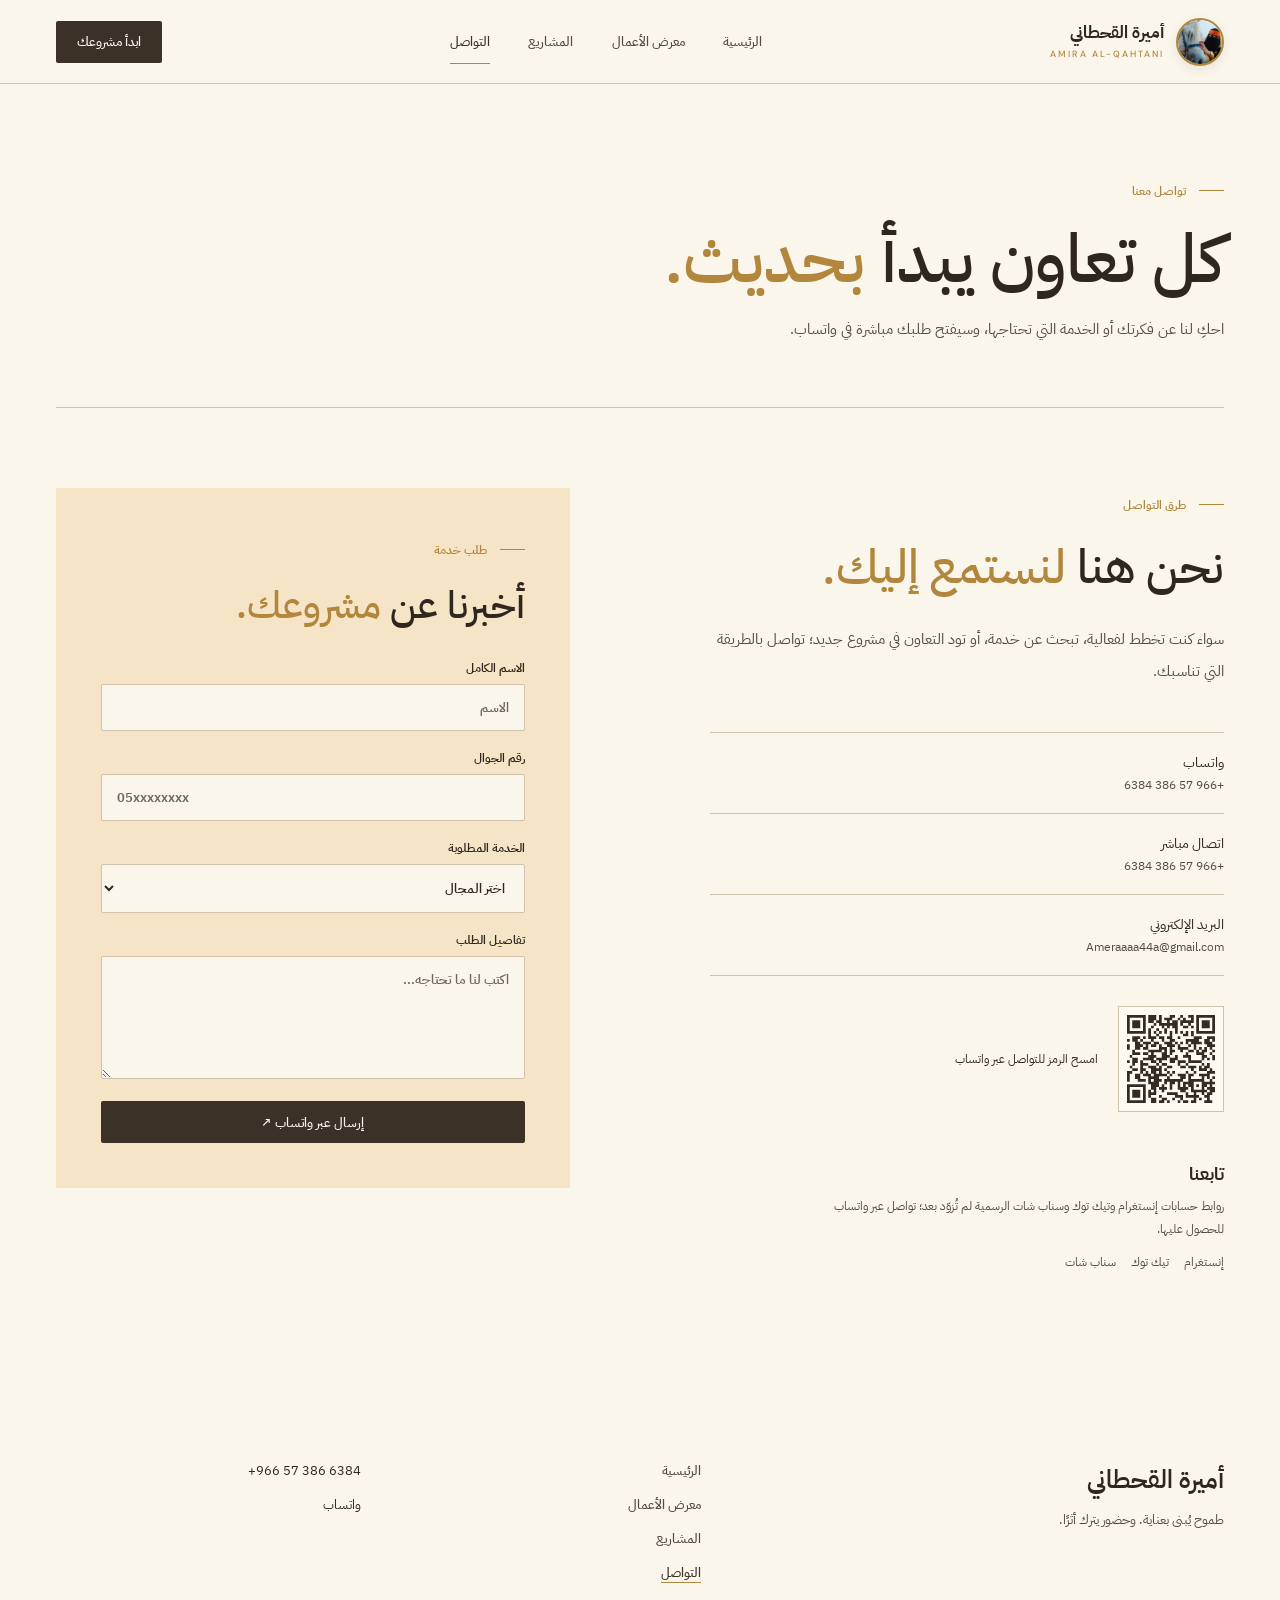
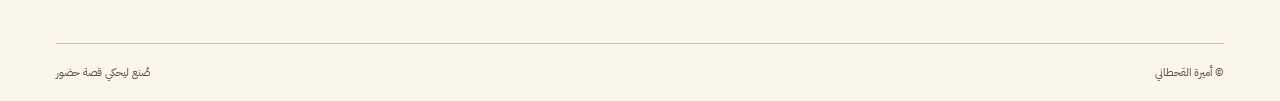
==== commit 4cf47486: "Update contact.html" ====
--- a/contact.html
+++ b/contact.html
@@ -33,7 +33,7 @@
           <a href="ventures.html" class="">المشاريع</a>
           <a href="contact.html" class="nav-active">التواصل</a>
         </nav>
-        <a class="btn header-contact" href="contact.html">ابدأ مشروعك ↗</a>
+        <a class="btn header-contact" href="contact.html">ابدأ مشروعك </a>
         <button class="menu-button" aria-label="فتح القائمة">☰</button>
       </div>
       <nav class="mobile-nav">
@@ -63,13 +63,13 @@
           
           <div class="contact-methods">
             <a href="https://wa.me/966573866384">
-              <span>واتساب <small>+966 57 386 6384</small></span>↗
+              <span>واتساب <small>+966 57 386 6384</small></span>
             </a>
             <a href="tel:+966573866384">
-              <span>اتصال مباشر <small>+966 57 386 6384</small></span>↗
+              <span>اتصال مباشر <small>+966 57 386 6384</small></span>
             </a>
             <a href="Ameraaaa44a@gmail.com">
-              <span>البريد الإلكتروني <small>Ameraaaa44a@gmail.com</small></span>↗
+              <span>البريد الإلكتروني <small>Ameraaaa44a@gmail.com</small></span>
             </a>
           </div>
 
@@ -96,7 +96,7 @@
           <h2>أخبرنا عن <em>مشروعك.</em></h2>
           <form id="request-form">
             <label>الاسم الكامل
-              <input name="name" autocomplete="name" placeholder="اسمك الكريم" required>
+              <input name="name" autocomplete="name" placeholder="الاسم" required>
             </label>
             <label>رقم الجوال
               <input name="mobile" type="tel" autocomplete="tel" placeholder="05xxxxxxxx" required>
@@ -106,8 +106,8 @@
                 <option value="" disabled selected>اختر المجال</option>
                 <option>جاردينيا A - إعلان وفعاليات</option>
                 <option>مكتب أميرة - خدمات عامة</option>
-                <option>أميرة للعطور</option>
-                <option>Your Services</option>
+                <option> تواصل مع المدير </option>
+                <option> </option>
                 <option>شراكة أو استفسار عام</option>
               </select>
             </label>
@@ -135,7 +135,7 @@
         </div>
         <div class="footer-contact">
           <a href="tel:+966573866384" dir="ltr">+966 57 386 6384</a>
-          <a href="https://wa.me/966573866384">واتساب ↗</a>
+          <a href="https://wa.me/966573866384">واتساب </a>
         </div>
       </div>
       <div class="wrap footer-bottom">
--- a/styles.css
+++ b/styles.css
@@ -1,13 +1,21 @@
-:root { --font-sans: "IBM Plex Sans Arabic", sans-serif; --font-latin: "DM Sans", sans-serif; --color-border: var(--border); --color-background: var(--background); --color-foreground: var(--foreground); }
+:root {
+  --font-sans: "IBM Plex Sans Arabic", sans-serif;
+  --font-latin: "DM Sans", sans-serif;
+  --color-border: var(--border);
+  --color-background: var(--background);
+  --color-foreground: var(--foreground);
+}
+
 :root {
   --radius: 0.25rem;
-  --ivory: oklch(0.985 0.01 85);
-  --sand: oklch(0.955 0.027 84);
+  --ivory: oklch(0.975 0.015 85);
+  /* زيادة درجة لون البيج لتكون أعمق وأوضح */
+  --sand: oklch(0.925 0.045 84);
   --ink-soft: oklch(0.42 0.022 70);
   --gold: oklch(0.65 0.105 78);
-  --hero-wash: oklch(0.982 0.012 85 / 96%);
-  --hero-wash-mid: oklch(0.982 0.012 85 / 64%);
-  --background: oklch(0.985 0.01 85);
+  --hero-wash: oklch(0.965 0.02 85 / 96%);
+  --hero-wash-mid: oklch(0.965 0.02 85 / 64%);
+  --background: oklch(0.975 0.015 85);
   --foreground: oklch(0.28 0.018 70);
   --card: oklch(1 0 0);
   --card-foreground: oklch(0.129 0.042 264.695);
@@ -15,16 +23,16 @@
   --popover-foreground: oklch(0.129 0.042 264.695);
   --primary: oklch(0.32 0.022 67);
   --primary-foreground: oklch(0.985 0.01 85);
-  --secondary: oklch(0.968 0.007 247.896);
+  --secondary: oklch(0.948 0.012 247.896);
   --secondary-foreground: oklch(0.208 0.042 265.755);
-  --muted: oklch(0.968 0.007 247.896);
+  --muted: oklch(0.948 0.012 247.896);
   --muted-foreground: oklch(0.52 0.019 72);
-  --accent: oklch(0.968 0.007 247.896);
+  --accent: oklch(0.948 0.012 247.896);
   --accent-foreground: oklch(0.208 0.042 265.755);
   --destructive: oklch(0.577 0.245 27.325);
   --destructive-foreground: oklch(0.984 0.003 247.858);
-  --border: oklch(0.87 0.025 83);
-  --input: oklch(0.87 0.025 83);
+  --border: oklch(0.82 0.035 83);
+  --input: oklch(0.82 0.035 83);
   --ring: oklch(0.65 0.105 78);
   --chart-1: oklch(0.646 0.222 41.116);
   --chart-2: oklch(0.6 0.118 184.704);
@@ -35,10 +43,34 @@
   --sidebar-foreground: oklch(0.129 0.042 264.695);
   --sidebar-primary: oklch(0.208 0.042 265.755);
   --sidebar-primary-foreground: oklch(0.984 0.003 247.858);
-  --sidebar-accent: oklch(0.968 0.007 247.896);
+  --sidebar-accent: oklch(0.948 0.012 247.896);
   --sidebar-accent-foreground: oklch(0.208 0.042 265.755);
-  --sidebar-border: oklch(0.929 0.013 255.508);
+  --sidebar-border: oklch(0.909 0.018 255.508);
   --sidebar-ring: oklch(0.704 0.04 256.788);
+}
+
+/* تنسيق وتضبيط أطر وأيقونات التراخيص وملفات البي دي اف والكاميرا لتبدو مرنة وغير مقصوصة */
+.license-card-icon {
+  width: 56px;
+  height: 56px;
+  background: linear-gradient(135deg, rgba(217, 190, 122, 0.25), rgba(217, 190, 122, 0.08));
+  border-radius: 12px;
+  display: flex;
+  align-items: center;
+  justify-content: center;
+  color: var(--gold);
+  font-size: 1.4rem;
+  flex-shrink: 0;
+  border: 1px solid var(--border);
+  box-sizing: border-box;
+  overflow: hidden;
+}
+
+.license-card-icon img {
+  width: 100%;
+  height: 100%;
+  object-fit: contain;
+  display: block;
 }
 
 body { background: var(--background); color: var(--foreground); font-family: "IBM Plex Sans Arabic", sans-serif; }
@@ -272,4 +304,4 @@
 *{box-sizing:border-box} a{color:inherit} .btn{display:inline-flex;align-items:center;justify-content:center;gap:8px;min-height:42px;padding:11px 22px;background:var(--primary);color:var(--primary-foreground);text-decoration:none;border-radius:2px;font-size:13px} .btn-outline{background:transparent;border:1px solid var(--border);color:var(--foreground)} .closing-band .btn{background:var(--ivory);color:var(--primary)} .nav-active{color:var(--primary)!important;border-bottom:1px solid var(--gold)} .gallery-item{border:0;cursor:pointer;text-align:right} .mobile-nav{display:none} .menu-button{border:0;background:none;font-size:24px;color:var(--foreground)} .filters button{border:0;padding:8px 16px;cursor:pointer;background:transparent;color:var(--foreground)} .filters button.active{background:var(--primary);color:var(--ivory)} .booking-panel button{border:0;cursor:pointer} .venture-row:nth-child(even) .venture-row-image{order:2} .venture-row-image img{object-fit:cover} @media(max-width:900px){.mobile-nav.open{display:flex}} @media(max-width:640px){.venture-row:nth-child(even) .venture-row-image{order:0}}
 
 .lightbox[hidden], .gallery-item[hidden], .form-confirm[hidden] { display: none !important; }
-@media (max-width: 640px) { .mobile-nav:not(.open) { display:none; } }+@media (max-width: 640px) { .mobile-nav:not(.open) { display:none; } }
